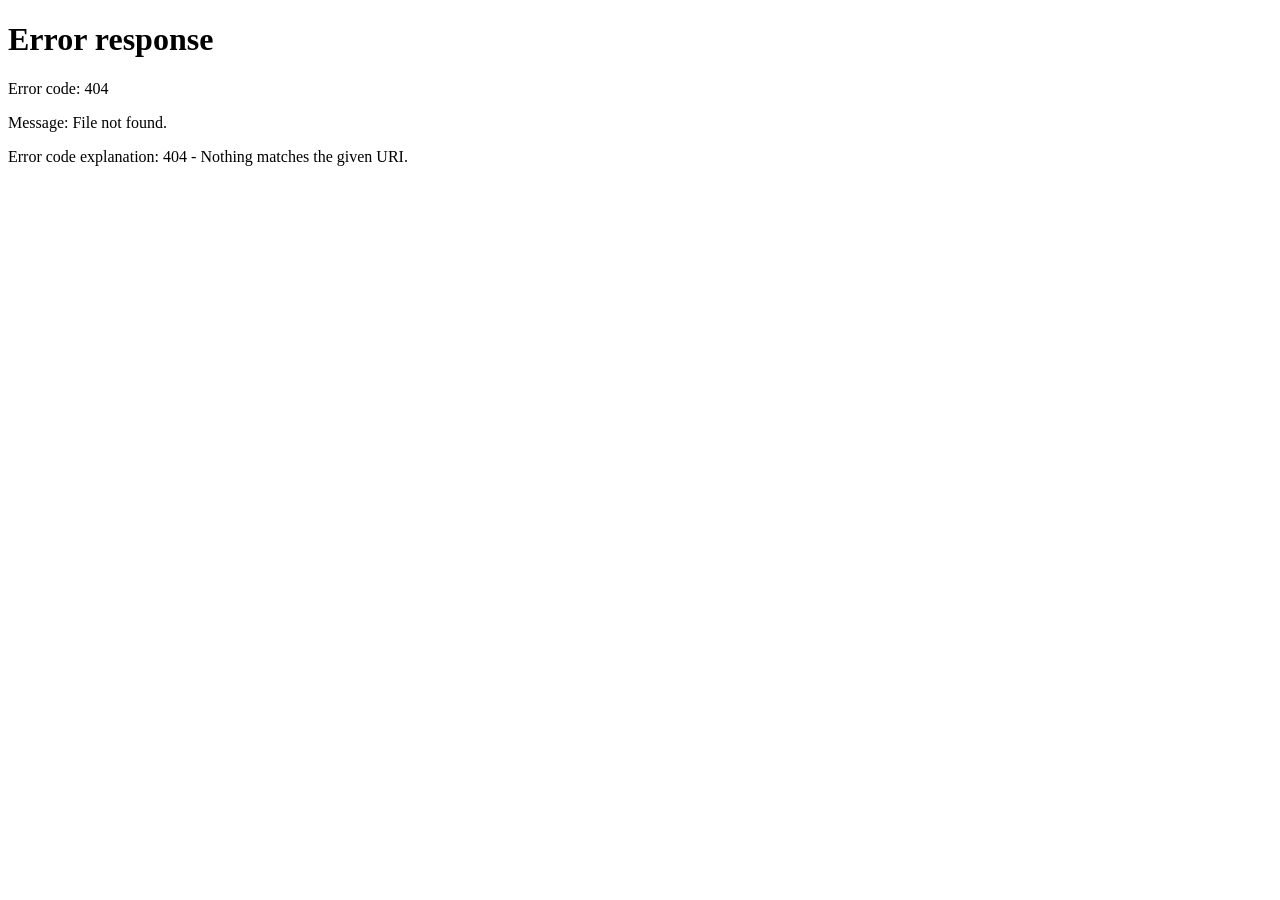
==== index.html @ 15d14e7b "index.html" ====
<!DOCTYPE html>
<html lang="fr">
<head>
  <meta charset="utf-8">
  <meta name="viewport" content="width=device-width, initial-scale=1">
  <meta http-equiv="refresh" content="0; url=fr/index.html">
  <title>Nadira Aura Maulidia</title>
</head>
<body>
  <p><a href="fr/index.html">Français</a> · <a href="en/index.html">English</a></p>
</body>
</html>
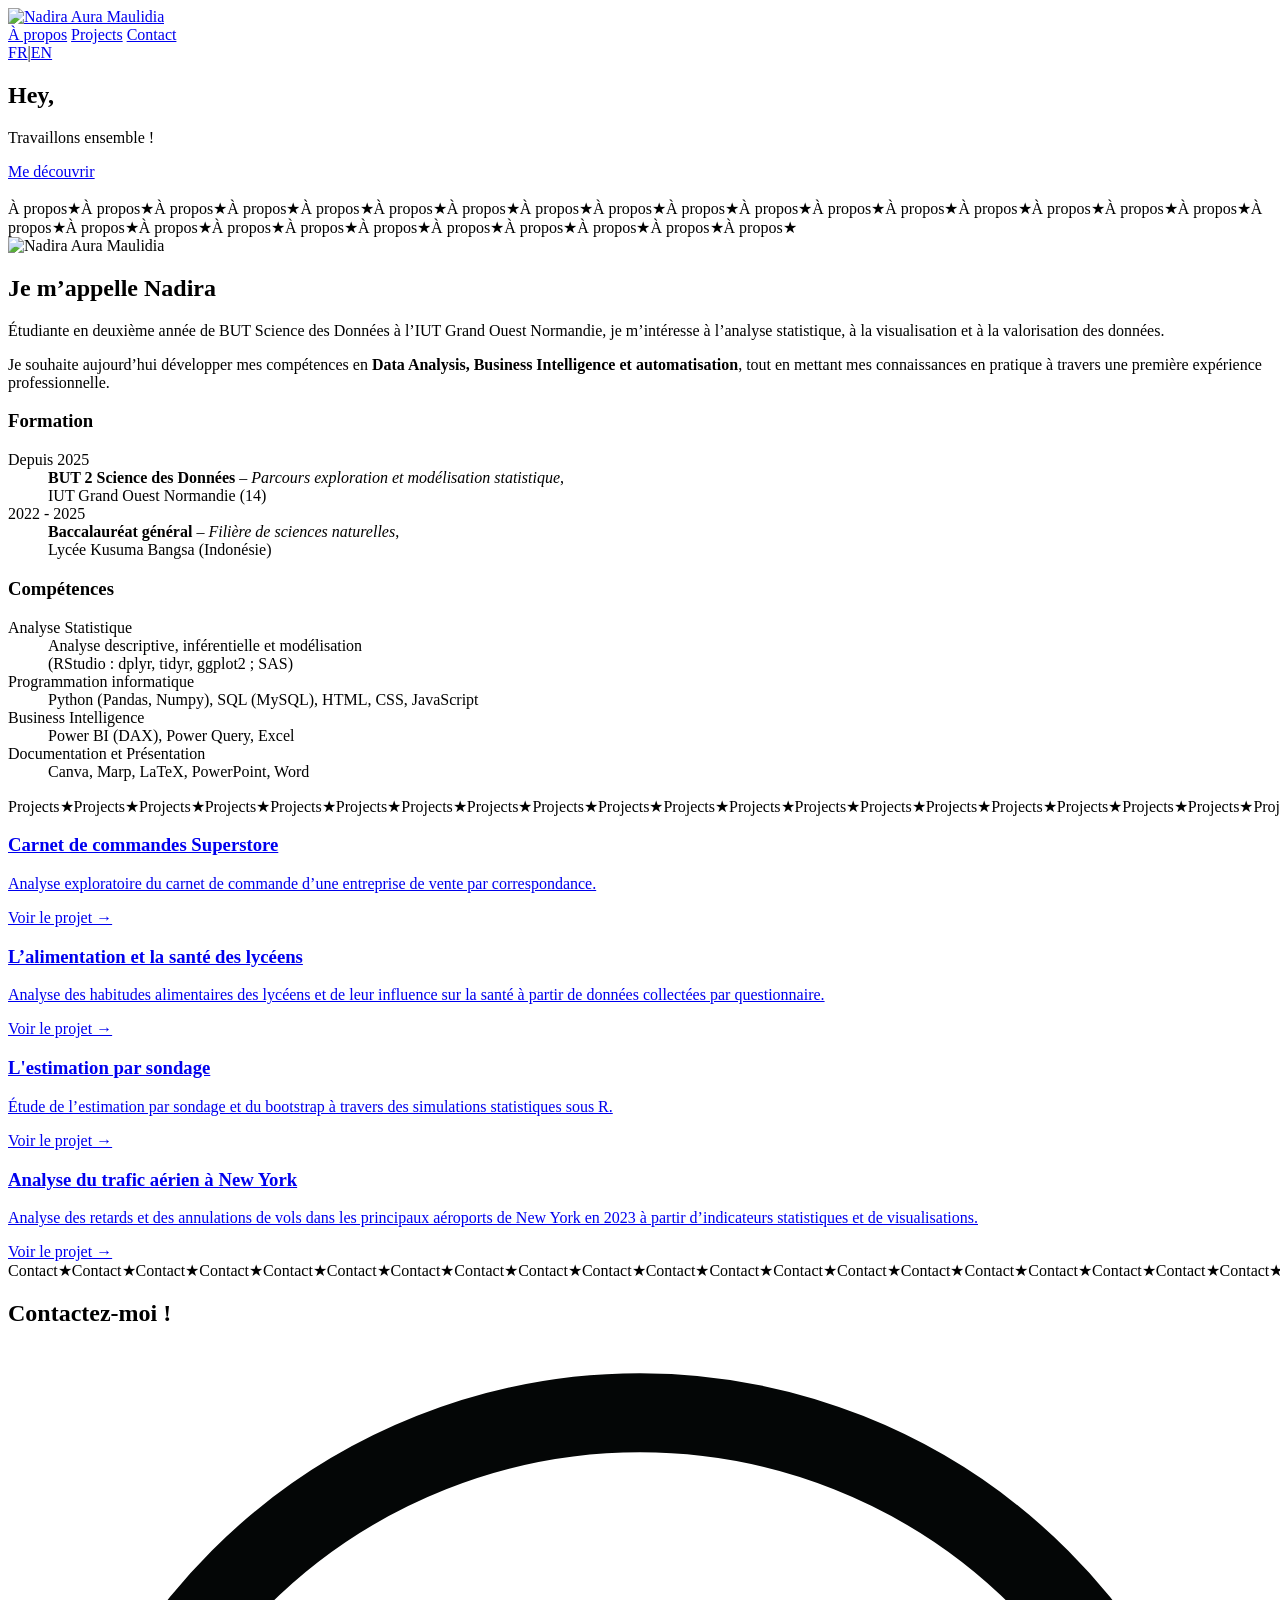
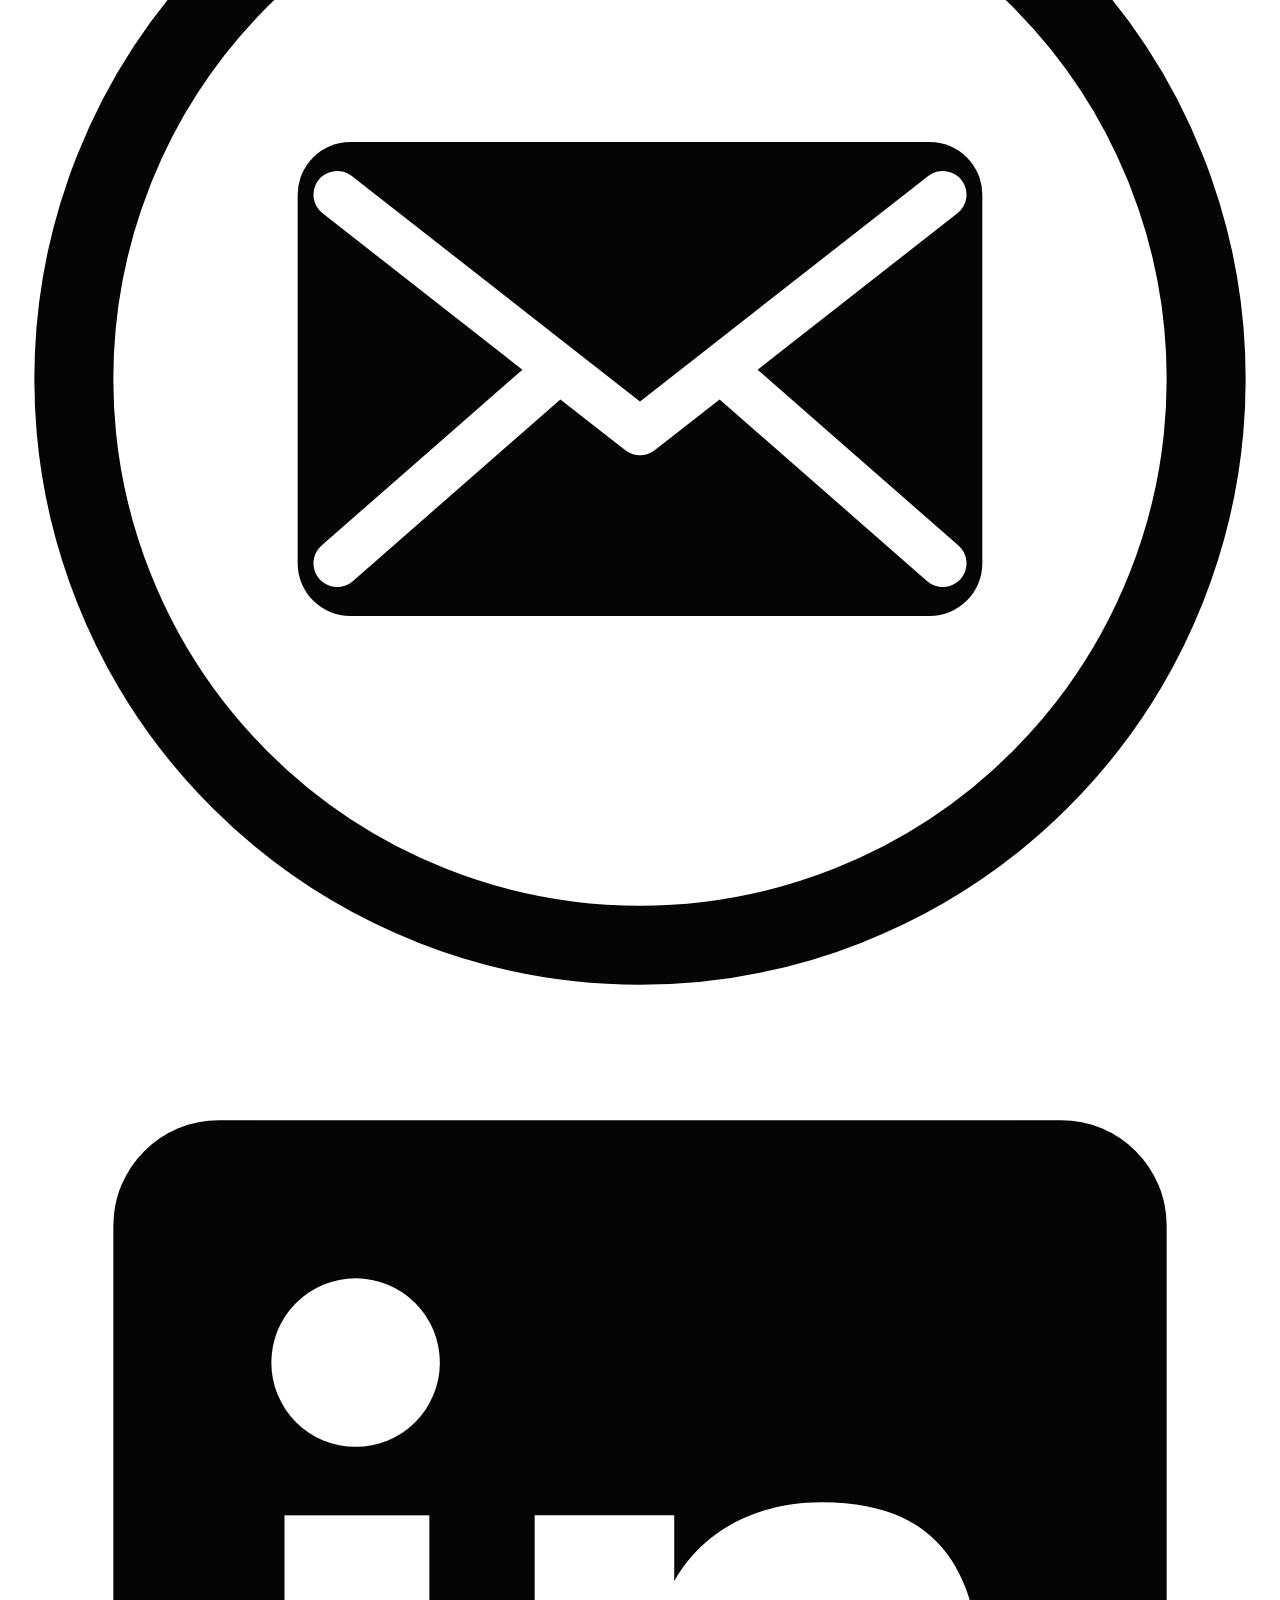
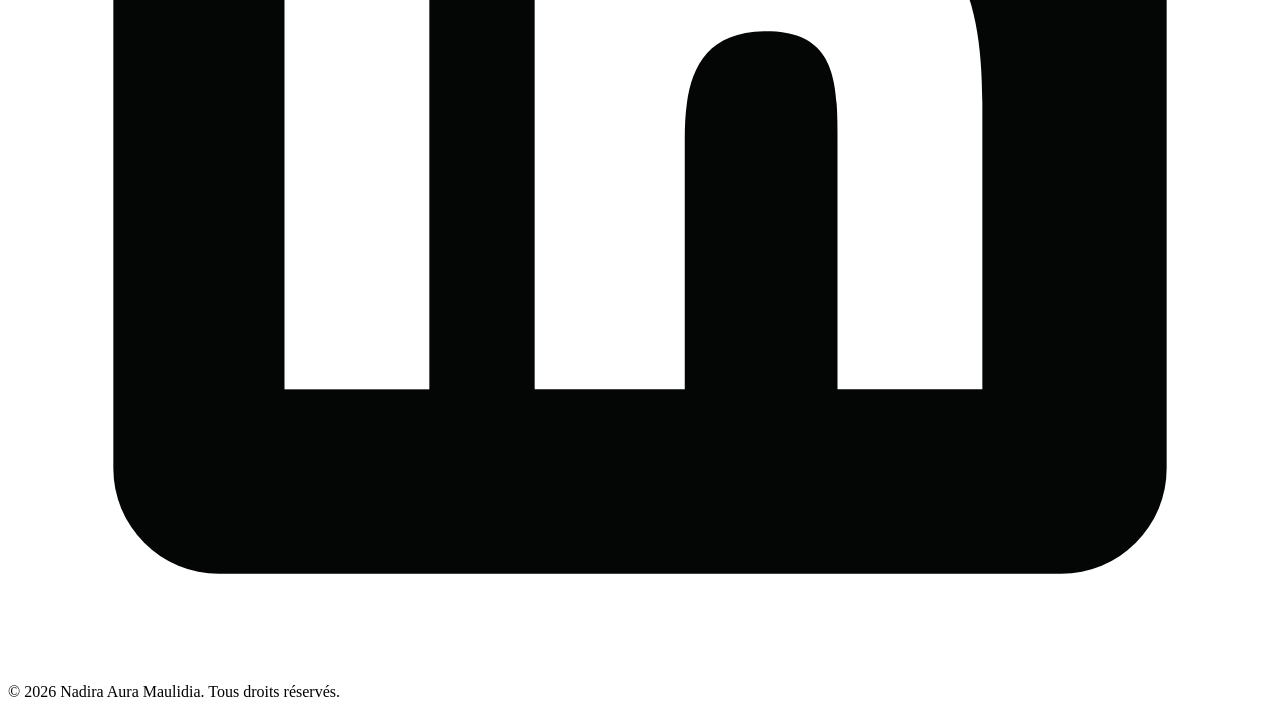
==== commit ecc67e2d: "fr" ====
--- a/index.html
+++ b/index.html
@@ -3,10 +3,112 @@
 <head>
   <meta charset="utf-8">
   <meta name="viewport" content="width=device-width, initial-scale=1">
-  <meta http-equiv="refresh" content="0; url=fr/index.html">
   <title>Nadira Aura Maulidia</title>
+  <meta name="description" content="Étudiante en deuxième année de BUT Science des Données à l’IUT Grand Ouest Normandie, je m’intéresse à l’analyse statistique, à la visualisation et à la valorisation des données.">
+  <link rel="preconnect" href="https://fonts.googleapis.com">
+  <link rel="preconnect" href="https://fonts.gstatic.com" crossorigin>
+  <link href="https://fonts.googleapis.com/css2?family=Montserrat:wght@300;400;600;700;800&display=swap" rel="stylesheet">
+  <link rel="stylesheet" href="../css/style.css">
 </head>
 <body>
-  <p><a href="fr/index.html">Français</a> · <a href="en/index.html">English</a></p>
+  <header class="nav-bar">
+    <div class="nav-inner">
+      <a class="logo" href="index.html#home"><img src="../assets/logo.png" alt="Nadira Aura Maulidia"></a>
+      <nav class="nav-links">
+        <a class="link" href="index.html#about">À propos</a>
+        <a class="link" href="index.html#projects">Projects</a>
+        <a class="link" href="index.html#contact">Contact</a>
+        <div class="lang"><a href="../fr/index.html" class="current">FR</a><span>|</span><a href="../en/index.html">EN</a></div>
+      </nav>
+    </div>
+  </header>
+
+  <main>
+    <section class="hero" id="home">
+      <div class="hero-inner">
+        <div>
+          <h1>Hey,</h1>
+          <p class="sub">Travaillons ensemble !</p>
+          <a class="btn" href="#about">Me découvrir</a>
+        </div>
+        <img src="../assets/illustration.png" alt="">
+      </div>
+    </section>
+
+    <div id="about">
+    <div class="band" aria-hidden="true">
+      <div class="band-track"><span>À propos</span><span>★</span><span>À propos</span><span>★</span><span>À propos</span><span>★</span><span>À propos</span><span>★</span><span>À propos</span><span>★</span><span>À propos</span><span>★</span><span>À propos</span><span>★</span><span>À propos</span><span>★</span><span>À propos</span><span>★</span><span>À propos</span><span>★</span><span>À propos</span><span>★</span><span>À propos</span><span>★</span><span>À propos</span><span>★</span><span>À propos</span><span>★</span><span>À propos</span><span>★</span><span>À propos</span><span>★</span><span>À propos</span><span>★</span><span>À propos</span><span>★</span><span>À propos</span><span>★</span><span>À propos</span><span>★</span><span>À propos</span><span>★</span><span>À propos</span><span>★</span><span>À propos</span><span>★</span><span>À propos</span><span>★</span><span>À propos</span><span>★</span><span>À propos</span><span>★</span><span>À propos</span><span>★</span><span>À propos</span><span>★</span></div>
+    </div>
+    </div>
+    <section class="about">
+      <div class="about-top">
+        <img src="../assets/photo.jpg" alt="Nadira Aura Maulidia">
+        <div>
+          <h2 class="name">Je m’appelle Nadira</h2>
+          <p class="text">Étudiante en deuxième année de BUT Science des Données à l’IUT Grand Ouest Normandie, je m’intéresse à l’analyse statistique, à la visualisation et à la valorisation des données.</p>
+          <p class="text">Je souhaite aujourd’hui développer mes compétences en <strong>Data Analysis, Business Intelligence et automatisation</strong>, tout en mettant mes connaissances en pratique à travers une première expérience professionnelle.</p>
+        </div>
+      </div>
+      <h3>Formation</h3>
+      <dl class="rows">
+        <div class="row edu"><dt class="when">Depuis 2025</dt><dd class="text" style="text-align:left"><strong>BUT 2 Science des Données</strong> – <em>Parcours exploration et modélisation statistique</em>,<br>IUT Grand Ouest Normandie (14)</dd></div>
+        <div class="row edu"><dt class="when">2022 - 2025</dt><dd class="text" style="text-align:left"><strong>Baccalauréat général</strong> – <em>Filière de sciences naturelles</em>,<br>Lycée Kusuma Bangsa (Indonésie)</dd></div>
+      </dl>
+      <h3>Compétences</h3>
+      <dl class="rows skills">
+        <div class="row"><dt>Analyse Statistique</dt><dd>Analyse descriptive, inférentielle et modélisation<br>(RStudio : dplyr, tidyr, ggplot2 ; SAS)</dd></div>
+        <div class="row"><dt>Programmation informatique</dt><dd>Python (Pandas, Numpy), SQL (MySQL), HTML, CSS, JavaScript</dd></div>
+        <div class="row"><dt>Business Intelligence</dt><dd>Power BI (DAX), Power Query, Excel</dd></div>
+        <div class="row"><dt>Documentation et Présentation</dt><dd>Canva, Marp, LaTeX, PowerPoint, Word</dd></div>
+      </dl>
+    </section>
+
+    <div id="projects">
+    <div class="band" aria-hidden="true">
+      <div class="band-track"><span>Projects</span><span>★</span><span>Projects</span><span>★</span><span>Projects</span><span>★</span><span>Projects</span><span>★</span><span>Projects</span><span>★</span><span>Projects</span><span>★</span><span>Projects</span><span>★</span><span>Projects</span><span>★</span><span>Projects</span><span>★</span><span>Projects</span><span>★</span><span>Projects</span><span>★</span><span>Projects</span><span>★</span><span>Projects</span><span>★</span><span>Projects</span><span>★</span><span>Projects</span><span>★</span><span>Projects</span><span>★</span><span>Projects</span><span>★</span><span>Projects</span><span>★</span><span>Projects</span><span>★</span><span>Projects</span><span>★</span><span>Projects</span><span>★</span><span>Projects</span><span>★</span><span>Projects</span><span>★</span><span>Projects</span><span>★</span><span>Projects</span><span>★</span><span>Projects</span><span>★</span><span>Projects</span><span>★</span><span>Projects</span><span>★</span></div>
+    </div>
+    </div>
+    <section class="projects">
+      <div class="cards">
+        <a class="card" href="project-1.html">
+          <h3>Carnet de commandes Superstore</h3>
+          <p>Analyse exploratoire du carnet de commande d’une entreprise de vente par correspondance.</p>
+          <span class="more">Voir le projet →</span>
+        </a>
+        <a class="card" href="project-2.html">
+          <h3>L’alimentation et la santé des lycéens</h3>
+          <p>Analyse des habitudes alimentaires des lycéens et de leur influence sur la santé à partir de données collectées par questionnaire.</p>
+          <span class="more">Voir le projet →</span>
+        </a>
+        <a class="card" href="project-3.html">
+          <h3>L'estimation par sondage</h3>
+          <p>Étude de l’estimation par sondage et du bootstrap à travers des simulations statistiques sous R.</p>
+          <span class="more">Voir le projet →</span>
+        </a>
+        <a class="card" href="project-4.html">
+          <h3>Analyse du trafic aérien à New York</h3>
+          <p>Analyse des retards et des annulations de vols dans les principaux aéroports de New York en 2023 à partir d’indicateurs statistiques et de visualisations.</p>
+          <span class="more">Voir le projet →</span>
+        </a>
+      </div>
+    </section>
+
+    <div id="contact">
+    <div class="band" aria-hidden="true">
+      <div class="band-track"><span>Contact</span><span>★</span><span>Contact</span><span>★</span><span>Contact</span><span>★</span><span>Contact</span><span>★</span><span>Contact</span><span>★</span><span>Contact</span><span>★</span><span>Contact</span><span>★</span><span>Contact</span><span>★</span><span>Contact</span><span>★</span><span>Contact</span><span>★</span><span>Contact</span><span>★</span><span>Contact</span><span>★</span><span>Contact</span><span>★</span><span>Contact</span><span>★</span><span>Contact</span><span>★</span><span>Contact</span><span>★</span><span>Contact</span><span>★</span><span>Contact</span><span>★</span><span>Contact</span><span>★</span><span>Contact</span><span>★</span><span>Contact</span><span>★</span><span>Contact</span><span>★</span><span>Contact</span><span>★</span><span>Contact</span><span>★</span><span>Contact</span><span>★</span><span>Contact</span><span>★</span><span>Contact</span><span>★</span><span>Contact</span><span>★</span></div>
+    </div>
+    </div>
+    <section class="contact">
+      <h2>Contactez-moi !</h2>
+      <div class="icons">
+        <a href="mailto:hi.nadiraura@gmail.com" aria-label="Envoyer un e-mail"><svg viewBox="0 0 48 48" aria-hidden="true"><circle cx="24" cy="24" r="21.5" fill="none" stroke="#040606" stroke-width="3"/><rect x="11" y="15" width="26" height="18" rx="2" fill="#040606"/><path d="M12.5 17l11.5 9 11.5-9M12.5 31l8-7m15 7l-8-7" fill="none" stroke="#fff" stroke-width="1.8" stroke-linecap="round" stroke-linejoin="round"/></svg></a>
+        <a href="https://www.linkedin.com/in/nadiraura" target="_blank" rel="noopener noreferrer" aria-label="LinkedIn"><svg viewBox="0 0 48 48" aria-hidden="true"><rect x="4" y="4" width="40" height="40" rx="4" fill="#040606"/><rect x="10.5" y="19" width="5.5" height="18" fill="#fff"/><circle cx="13.2" cy="13.2" r="3.2" fill="#fff"/><path d="M20 19h5.3v2.5c1-1.8 3-3 5.6-3 5 0 6.1 3.3 6.1 7.6V37h-5.5v-9.4c0-2.2 0-4.2-2.7-4.2s-3.1 2-3.1 4.1V37H20z" fill="#fff"/></svg></a>
+      </div>
+    </section>
+  </main>
+
+  <footer class="footer">© 2026 Nadira Aura Maulidia. Tous droits réservés.</footer>
+
+  <script src="../js/nav.js"></script>
 </body>
 </html>
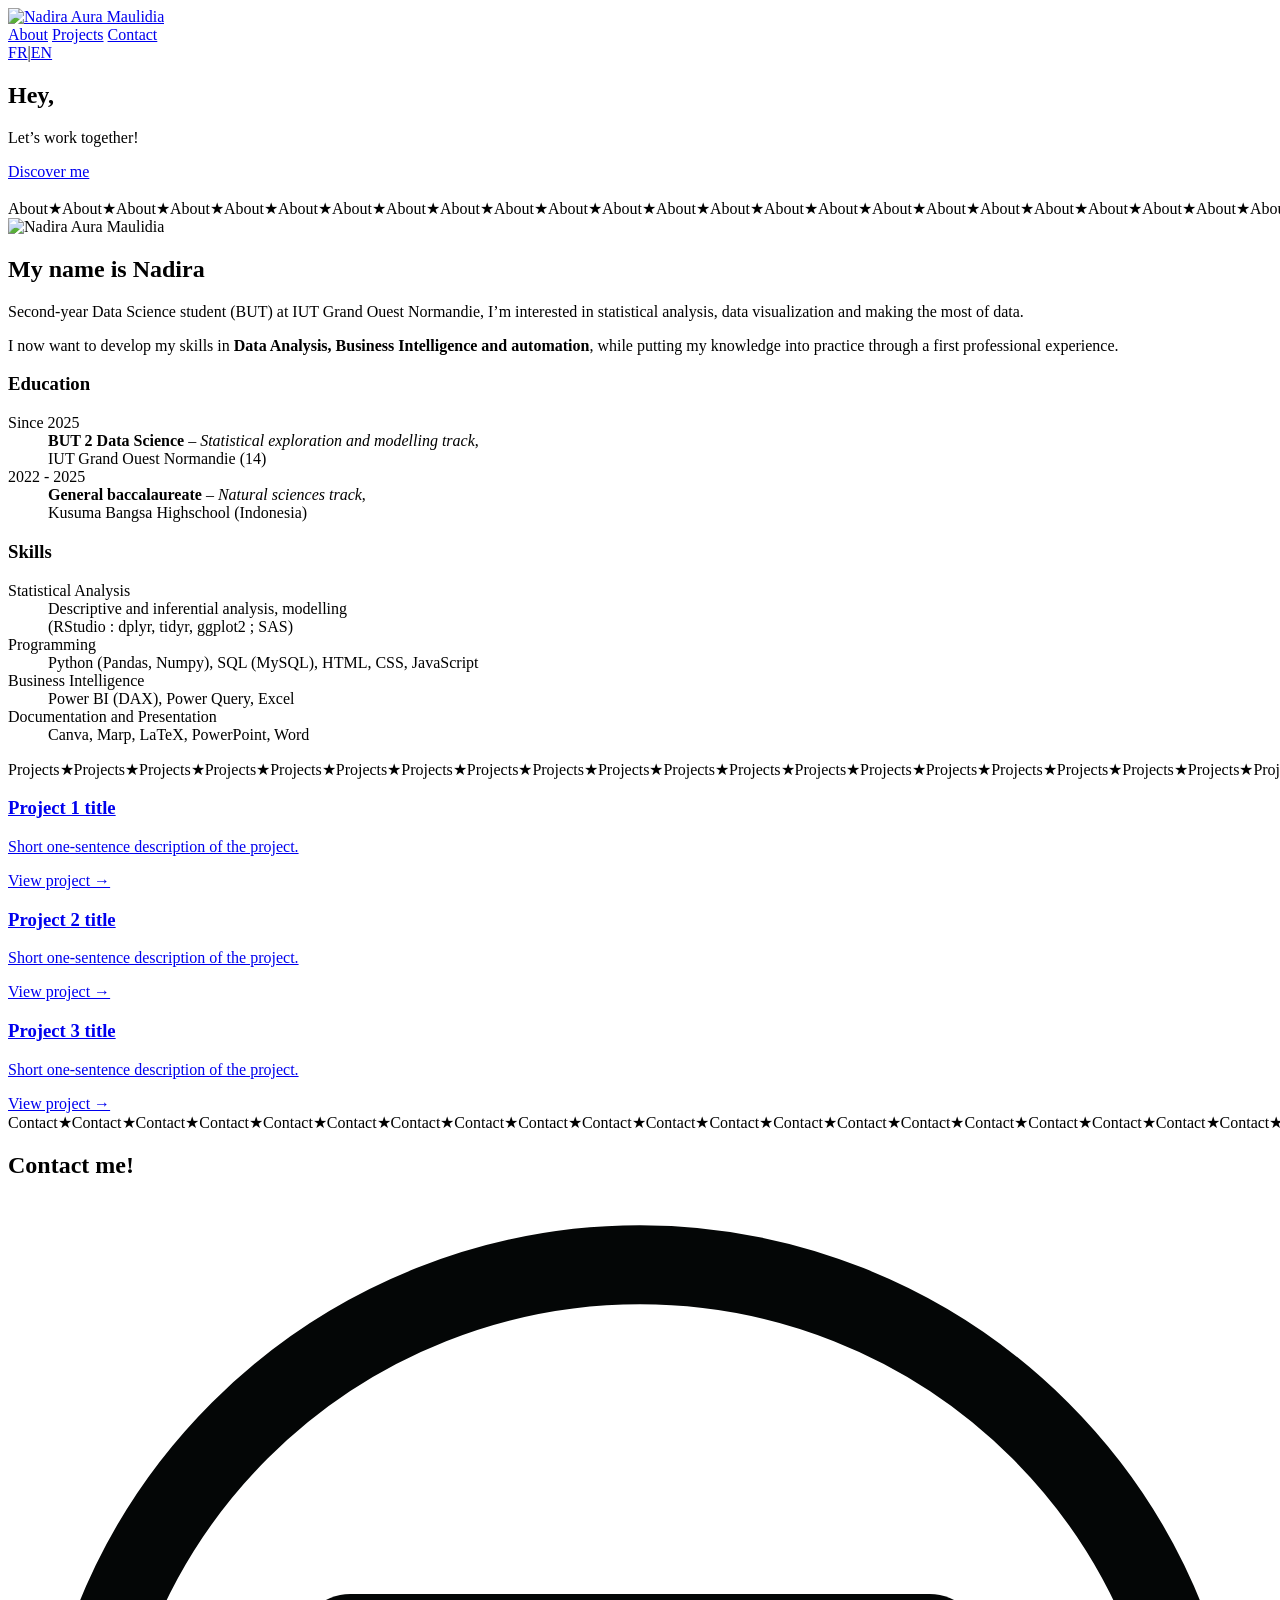
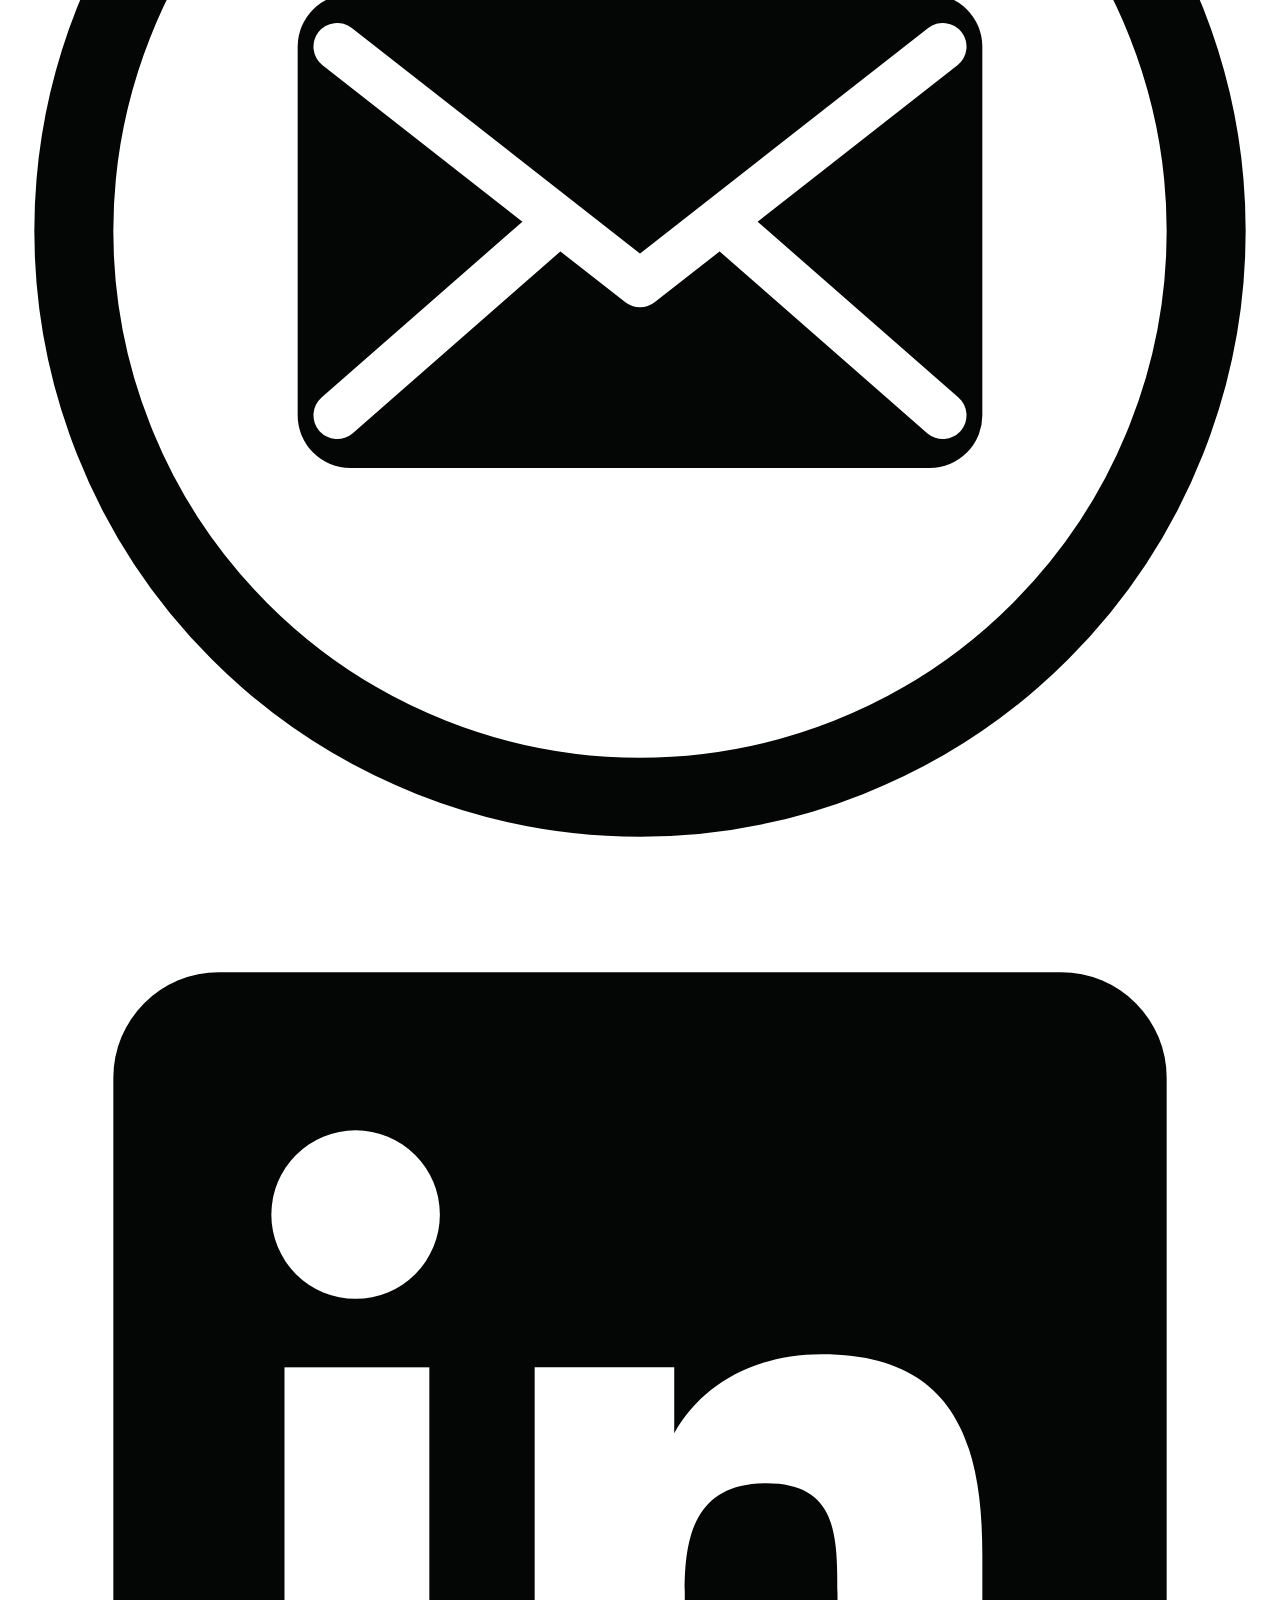
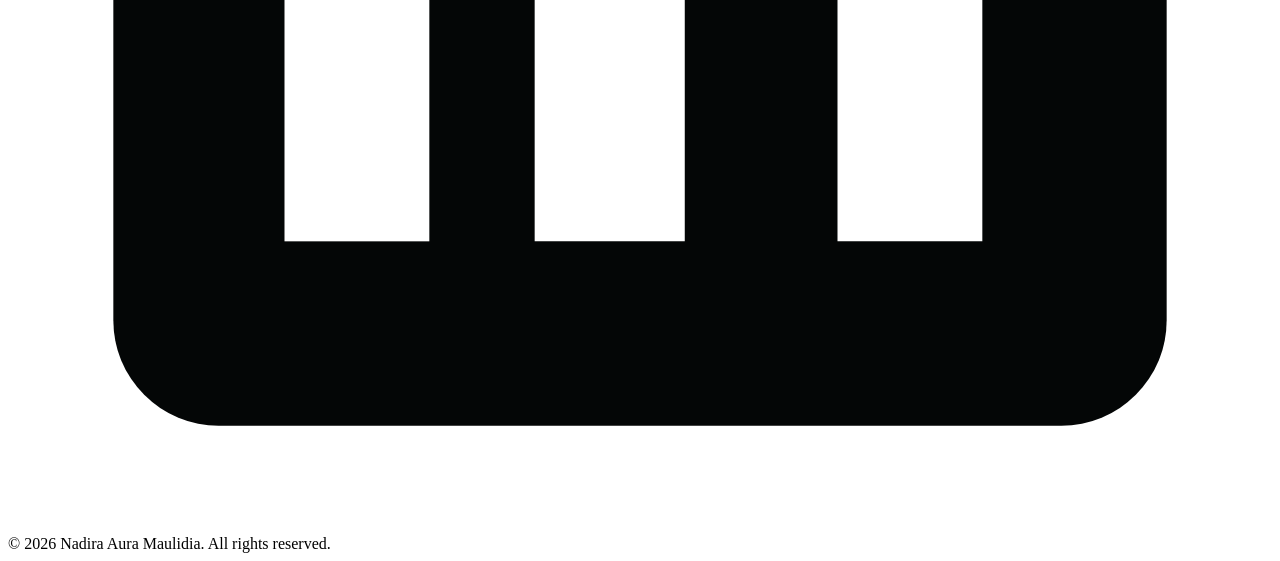
==== commit 64c2dc02: "en" ====
--- a/index.html
+++ b/index.html
@@ -1,10 +1,10 @@
 <!DOCTYPE html>
-<html lang="fr">
+<html lang="en">
 <head>
   <meta charset="utf-8">
   <meta name="viewport" content="width=device-width, initial-scale=1">
   <title>Nadira Aura Maulidia</title>
-  <meta name="description" content="Étudiante en deuxième année de BUT Science des Données à l’IUT Grand Ouest Normandie, je m’intéresse à l’analyse statistique, à la visualisation et à la valorisation des données.">
+  <meta name="description" content="Second-year Data Science student (BUT) at IUT Grand Ouest Normandie, I’m interested in statistical analysis, data visualization and making the most of data.">
   <link rel="preconnect" href="https://fonts.googleapis.com">
   <link rel="preconnect" href="https://fonts.gstatic.com" crossorigin>
   <link href="https://fonts.googleapis.com/css2?family=Montserrat:wght@300;400;600;700;800&display=swap" rel="stylesheet">
@@ -15,10 +15,10 @@
     <div class="nav-inner">
       <a class="logo" href="index.html#home"><img src="../assets/logo.png" alt="Nadira Aura Maulidia"></a>
       <nav class="nav-links">
-        <a class="link" href="index.html#about">À propos</a>
+        <a class="link" href="index.html#about">About</a>
         <a class="link" href="index.html#projects">Projects</a>
         <a class="link" href="index.html#contact">Contact</a>
-        <div class="lang"><a href="../fr/index.html" class="current">FR</a><span>|</span><a href="../en/index.html">EN</a></div>
+        <div class="lang"><a href="../fr/index.html">FR</a><span>|</span><a href="../en/index.html" class="current">EN</a></div>
       </nav>
     </div>
   </header>
@@ -28,8 +28,8 @@
       <div class="hero-inner">
         <div>
           <h1>Hey,</h1>
-          <p class="sub">Travaillons ensemble !</p>
-          <a class="btn" href="#about">Me découvrir</a>
+          <p class="sub">Let’s work together!</p>
+          <a class="btn" href="#about">Discover me</a>
         </div>
         <img src="../assets/illustration.png" alt="">
       </div>
@@ -37,29 +37,29 @@
 
     <div id="about">
     <div class="band" aria-hidden="true">
-      <div class="band-track"><span>À propos</span><span>★</span><span>À propos</span><span>★</span><span>À propos</span><span>★</span><span>À propos</span><span>★</span><span>À propos</span><span>★</span><span>À propos</span><span>★</span><span>À propos</span><span>★</span><span>À propos</span><span>★</span><span>À propos</span><span>★</span><span>À propos</span><span>★</span><span>À propos</span><span>★</span><span>À propos</span><span>★</span><span>À propos</span><span>★</span><span>À propos</span><span>★</span><span>À propos</span><span>★</span><span>À propos</span><span>★</span><span>À propos</span><span>★</span><span>À propos</span><span>★</span><span>À propos</span><span>★</span><span>À propos</span><span>★</span><span>À propos</span><span>★</span><span>À propos</span><span>★</span><span>À propos</span><span>★</span><span>À propos</span><span>★</span><span>À propos</span><span>★</span><span>À propos</span><span>★</span><span>À propos</span><span>★</span><span>À propos</span><span>★</span></div>
+      <div class="band-track"><span>About</span><span>★</span><span>About</span><span>★</span><span>About</span><span>★</span><span>About</span><span>★</span><span>About</span><span>★</span><span>About</span><span>★</span><span>About</span><span>★</span><span>About</span><span>★</span><span>About</span><span>★</span><span>About</span><span>★</span><span>About</span><span>★</span><span>About</span><span>★</span><span>About</span><span>★</span><span>About</span><span>★</span><span>About</span><span>★</span><span>About</span><span>★</span><span>About</span><span>★</span><span>About</span><span>★</span><span>About</span><span>★</span><span>About</span><span>★</span><span>About</span><span>★</span><span>About</span><span>★</span><span>About</span><span>★</span><span>About</span><span>★</span><span>About</span><span>★</span><span>About</span><span>★</span><span>About</span><span>★</span><span>About</span><span>★</span></div>
     </div>
     </div>
     <section class="about">
       <div class="about-top">
         <img src="../assets/photo.jpg" alt="Nadira Aura Maulidia">
         <div>
-          <h2 class="name">Je m’appelle Nadira</h2>
-          <p class="text">Étudiante en deuxième année de BUT Science des Données à l’IUT Grand Ouest Normandie, je m’intéresse à l’analyse statistique, à la visualisation et à la valorisation des données.</p>
-          <p class="text">Je souhaite aujourd’hui développer mes compétences en <strong>Data Analysis, Business Intelligence et automatisation</strong>, tout en mettant mes connaissances en pratique à travers une première expérience professionnelle.</p>
+          <h2 class="name">My name is Nadira</h2>
+          <p class="text">Second-year Data Science student (BUT) at IUT Grand Ouest Normandie, I’m interested in statistical analysis, data visualization and making the most of data.</p>
+          <p class="text">I now want to develop my skills in <strong>Data Analysis, Business Intelligence and automation</strong>, while putting my knowledge into practice through a first professional experience.</p>
         </div>
       </div>
-      <h3>Formation</h3>
+      <h3>Education</h3>
       <dl class="rows">
-        <div class="row edu"><dt class="when">Depuis 2025</dt><dd class="text" style="text-align:left"><strong>BUT 2 Science des Données</strong> – <em>Parcours exploration et modélisation statistique</em>,<br>IUT Grand Ouest Normandie (14)</dd></div>
-        <div class="row edu"><dt class="when">2022 - 2025</dt><dd class="text" style="text-align:left"><strong>Baccalauréat général</strong> – <em>Filière de sciences naturelles</em>,<br>Lycée Kusuma Bangsa (Indonésie)</dd></div>
+        <div class="row edu"><dt class="when">Since 2025</dt><dd class="text" style="text-align:left"><strong>BUT 2 Data Science</strong> – <em>Statistical exploration and modelling track</em>,<br>IUT Grand Ouest Normandie (14)</dd></div>
+        <div class="row edu"><dt class="when">2022 - 2025</dt><dd class="text" style="text-align:left"><strong>General baccalaureate</strong> – <em>Natural sciences track</em>,<br>Kusuma Bangsa Highschool (Indonesia)</dd></div>
       </dl>
-      <h3>Compétences</h3>
+      <h3>Skills</h3>
       <dl class="rows skills">
-        <div class="row"><dt>Analyse Statistique</dt><dd>Analyse descriptive, inférentielle et modélisation<br>(RStudio : dplyr, tidyr, ggplot2 ; SAS)</dd></div>
-        <div class="row"><dt>Programmation informatique</dt><dd>Python (Pandas, Numpy), SQL (MySQL), HTML, CSS, JavaScript</dd></div>
+        <div class="row"><dt>Statistical Analysis</dt><dd>Descriptive and inferential analysis, modelling<br>(RStudio : dplyr, tidyr, ggplot2 ; SAS)</dd></div>
+        <div class="row"><dt>Programming</dt><dd>Python (Pandas, Numpy), SQL (MySQL), HTML, CSS, JavaScript</dd></div>
         <div class="row"><dt>Business Intelligence</dt><dd>Power BI (DAX), Power Query, Excel</dd></div>
-        <div class="row"><dt>Documentation et Présentation</dt><dd>Canva, Marp, LaTeX, PowerPoint, Word</dd></div>
+        <div class="row"><dt>Documentation and Presentation</dt><dd>Canva, Marp, LaTeX, PowerPoint, Word</dd></div>
       </dl>
     </section>
 
@@ -71,24 +71,19 @@
     <section class="projects">
       <div class="cards">
         <a class="card" href="project-1.html">
-          <h3>Carnet de commandes Superstore</h3>
-          <p>Analyse exploratoire du carnet de commande d’une entreprise de vente par correspondance.</p>
-          <span class="more">Voir le projet →</span>
+          <h3>Project 1 title</h3>
+          <p>Short one-sentence description of the project.</p>
+          <span class="more">View project →</span>
         </a>
         <a class="card" href="project-2.html">
-          <h3>L’alimentation et la santé des lycéens</h3>
-          <p>Analyse des habitudes alimentaires des lycéens et de leur influence sur la santé à partir de données collectées par questionnaire.</p>
-          <span class="more">Voir le projet →</span>
+          <h3>Project 2 title</h3>
+          <p>Short one-sentence description of the project.</p>
+          <span class="more">View project →</span>
         </a>
         <a class="card" href="project-3.html">
-          <h3>L'estimation par sondage</h3>
-          <p>Étude de l’estimation par sondage et du bootstrap à travers des simulations statistiques sous R.</p>
-          <span class="more">Voir le projet →</span>
-        </a>
-        <a class="card" href="project-4.html">
-          <h3>Analyse du trafic aérien à New York</h3>
-          <p>Analyse des retards et des annulations de vols dans les principaux aéroports de New York en 2023 à partir d’indicateurs statistiques et de visualisations.</p>
-          <span class="more">Voir le projet →</span>
+          <h3>Project 3 title</h3>
+          <p>Short one-sentence description of the project.</p>
+          <span class="more">View project →</span>
         </a>
       </div>
     </section>
@@ -99,15 +94,15 @@
     </div>
     </div>
     <section class="contact">
-      <h2>Contactez-moi !</h2>
+      <h2>Contact me!</h2>
       <div class="icons">
-        <a href="mailto:hi.nadiraura@gmail.com" aria-label="Envoyer un e-mail"><svg viewBox="0 0 48 48" aria-hidden="true"><circle cx="24" cy="24" r="21.5" fill="none" stroke="#040606" stroke-width="3"/><rect x="11" y="15" width="26" height="18" rx="2" fill="#040606"/><path d="M12.5 17l11.5 9 11.5-9M12.5 31l8-7m15 7l-8-7" fill="none" stroke="#fff" stroke-width="1.8" stroke-linecap="round" stroke-linejoin="round"/></svg></a>
+        <a href="mailto:hi.nadiraura@gmail.com" aria-label="Send an email"><svg viewBox="0 0 48 48" aria-hidden="true"><circle cx="24" cy="24" r="21.5" fill="none" stroke="#040606" stroke-width="3"/><rect x="11" y="15" width="26" height="18" rx="2" fill="#040606"/><path d="M12.5 17l11.5 9 11.5-9M12.5 31l8-7m15 7l-8-7" fill="none" stroke="#fff" stroke-width="1.8" stroke-linecap="round" stroke-linejoin="round"/></svg></a>
         <a href="https://www.linkedin.com/in/nadiraura" target="_blank" rel="noopener noreferrer" aria-label="LinkedIn"><svg viewBox="0 0 48 48" aria-hidden="true"><rect x="4" y="4" width="40" height="40" rx="4" fill="#040606"/><rect x="10.5" y="19" width="5.5" height="18" fill="#fff"/><circle cx="13.2" cy="13.2" r="3.2" fill="#fff"/><path d="M20 19h5.3v2.5c1-1.8 3-3 5.6-3 5 0 6.1 3.3 6.1 7.6V37h-5.5v-9.4c0-2.2 0-4.2-2.7-4.2s-3.1 2-3.1 4.1V37H20z" fill="#fff"/></svg></a>
       </div>
     </section>
   </main>
 
-  <footer class="footer">© 2026 Nadira Aura Maulidia. Tous droits réservés.</footer>
+  <footer class="footer">© 2026 Nadira Aura Maulidia. All rights reserved.</footer>
 
   <script src="../js/nav.js"></script>
 </body>
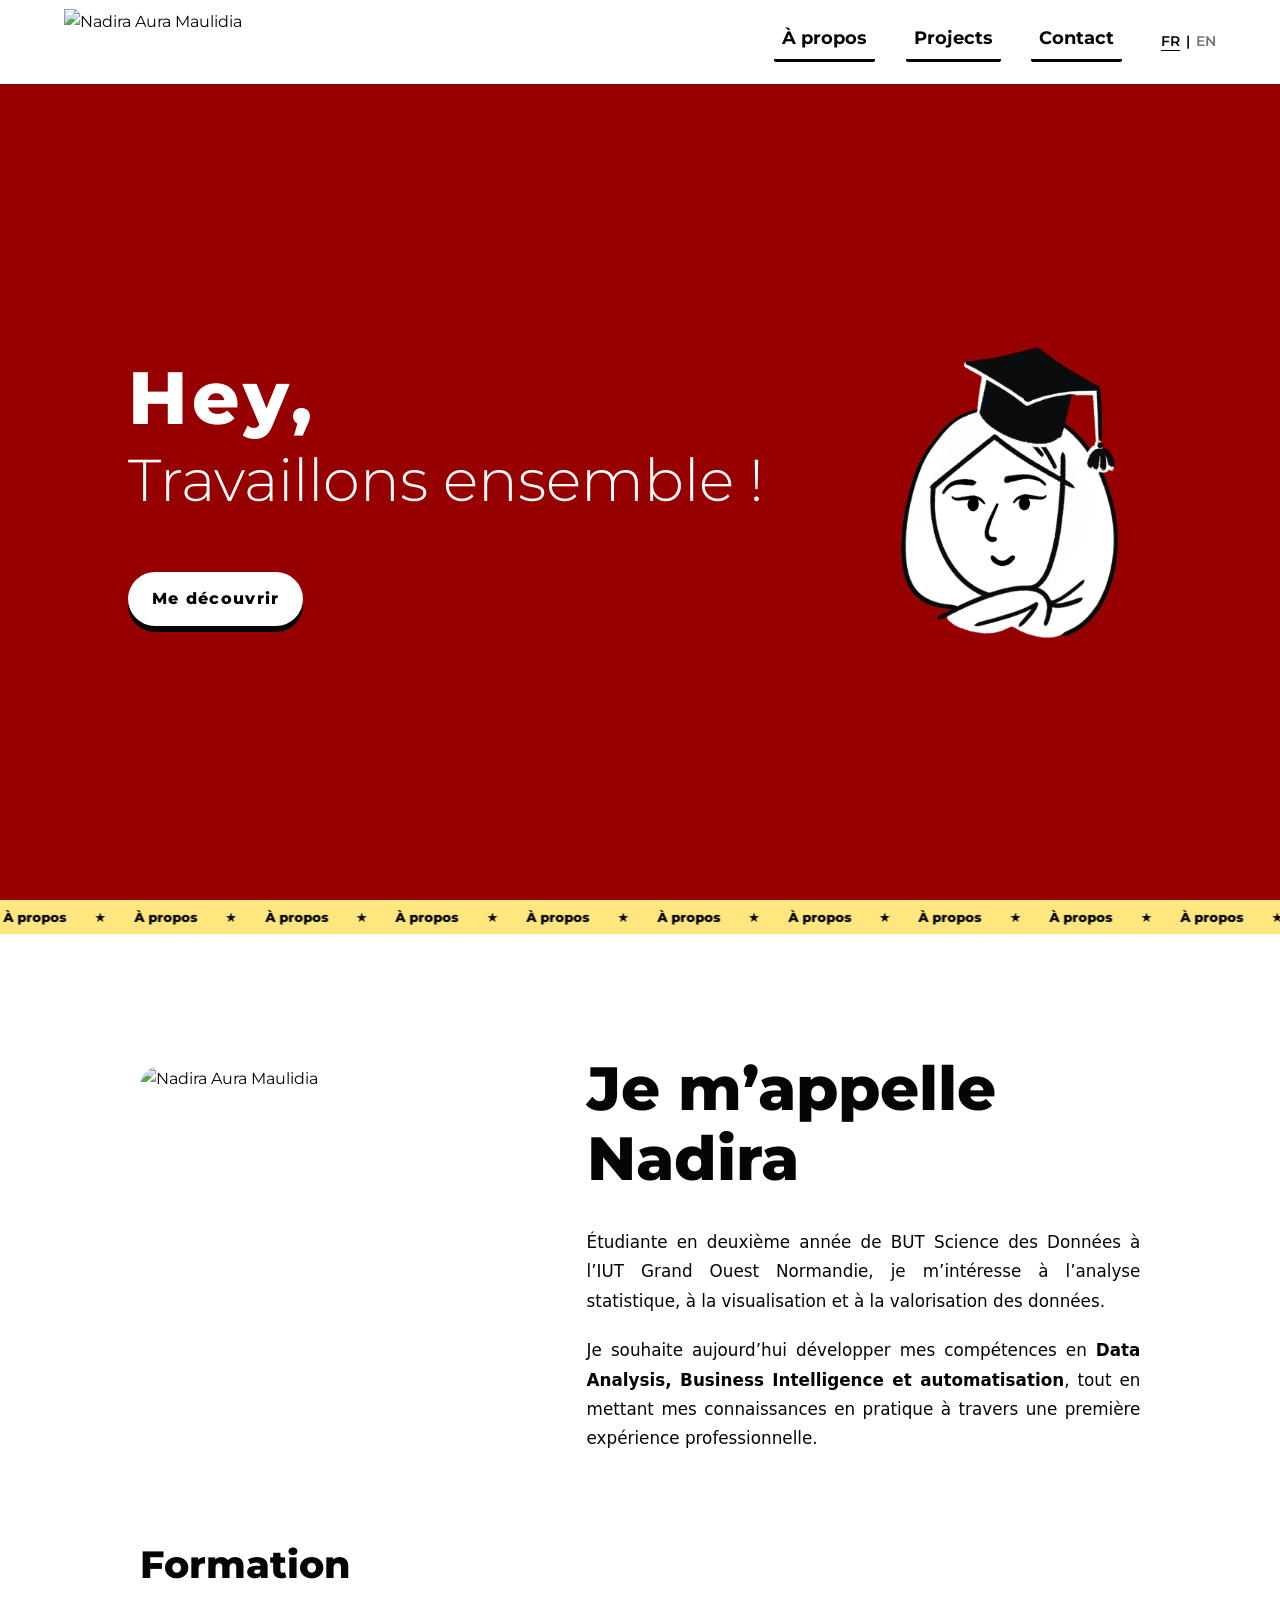
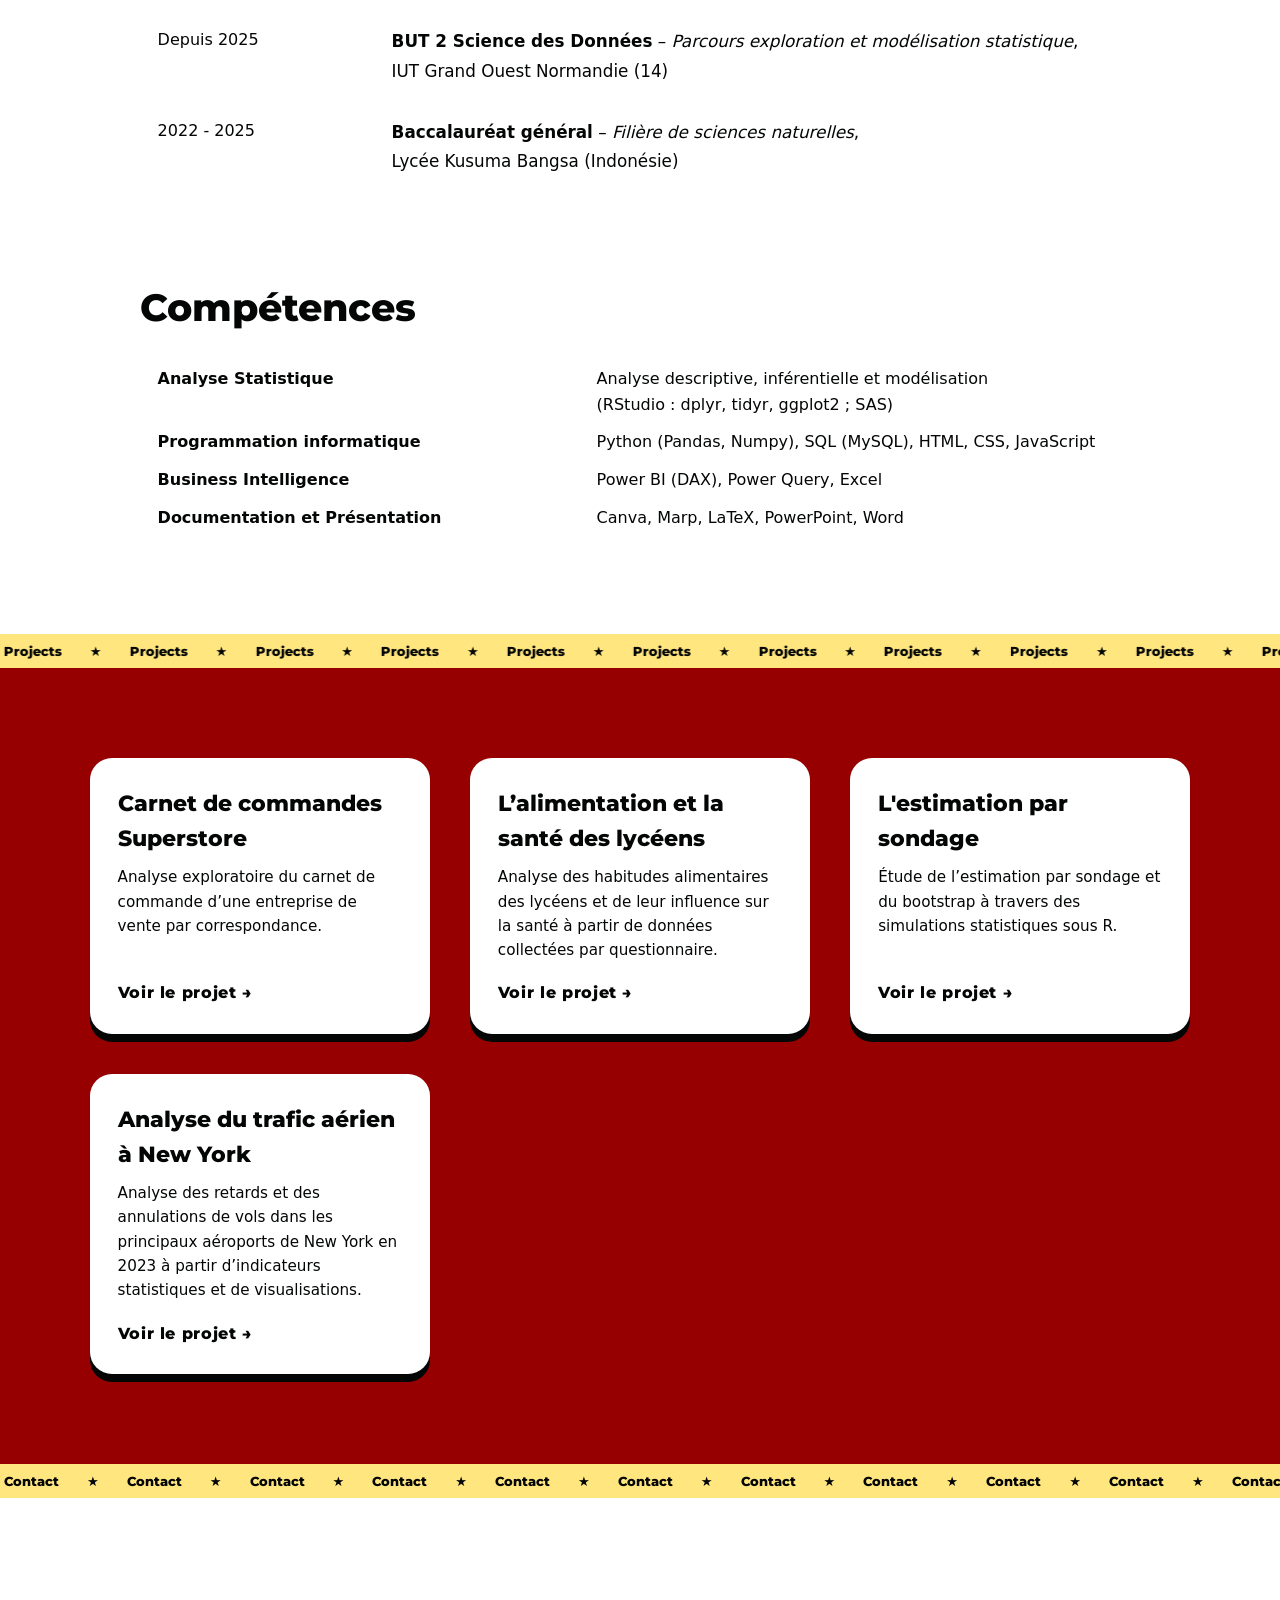
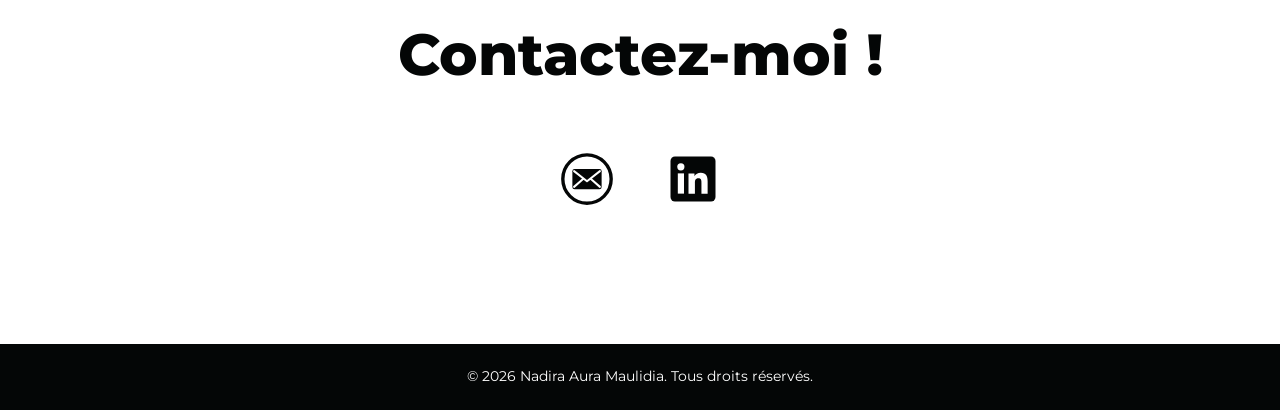
==== commit d5a534c2: "Add files via upload" ====
--- a/index.html
+++ b/index.html
@@ -1,109 +1,12 @@
 <!DOCTYPE html>
-<html lang="en">
+<html lang="fr">
 <head>
   <meta charset="utf-8">
   <meta name="viewport" content="width=device-width, initial-scale=1">
+  <meta http-equiv="refresh" content="0; url=fr/index.html">
   <title>Nadira Aura Maulidia</title>
-  <meta name="description" content="Second-year Data Science student (BUT) at IUT Grand Ouest Normandie, I’m interested in statistical analysis, data visualization and making the most of data.">
-  <link rel="preconnect" href="https://fonts.googleapis.com">
-  <link rel="preconnect" href="https://fonts.gstatic.com" crossorigin>
-  <link href="https://fonts.googleapis.com/css2?family=Montserrat:wght@300;400;600;700;800&display=swap" rel="stylesheet">
-  <link rel="stylesheet" href="../css/style.css">
 </head>
 <body>
-  <header class="nav-bar">
-    <div class="nav-inner">
-      <a class="logo" href="index.html#home"><img src="../assets/logo.png" alt="Nadira Aura Maulidia"></a>
-      <nav class="nav-links">
-        <a class="link" href="index.html#about">About</a>
-        <a class="link" href="index.html#projects">Projects</a>
-        <a class="link" href="index.html#contact">Contact</a>
-        <div class="lang"><a href="../fr/index.html">FR</a><span>|</span><a href="../en/index.html" class="current">EN</a></div>
-      </nav>
-    </div>
-  </header>
-
-  <main>
-    <section class="hero" id="home">
-      <div class="hero-inner">
-        <div>
-          <h1>Hey,</h1>
-          <p class="sub">Let’s work together!</p>
-          <a class="btn" href="#about">Discover me</a>
-        </div>
-        <img src="../assets/illustration.png" alt="">
-      </div>
-    </section>
-
-    <div id="about">
-    <div class="band" aria-hidden="true">
-      <div class="band-track"><span>About</span><span>★</span><span>About</span><span>★</span><span>About</span><span>★</span><span>About</span><span>★</span><span>About</span><span>★</span><span>About</span><span>★</span><span>About</span><span>★</span><span>About</span><span>★</span><span>About</span><span>★</span><span>About</span><span>★</span><span>About</span><span>★</span><span>About</span><span>★</span><span>About</span><span>★</span><span>About</span><span>★</span><span>About</span><span>★</span><span>About</span><span>★</span><span>About</span><span>★</span><span>About</span><span>★</span><span>About</span><span>★</span><span>About</span><span>★</span><span>About</span><span>★</span><span>About</span><span>★</span><span>About</span><span>★</span><span>About</span><span>★</span><span>About</span><span>★</span><span>About</span><span>★</span><span>About</span><span>★</span><span>About</span><span>★</span></div>
-    </div>
-    </div>
-    <section class="about">
-      <div class="about-top">
-        <img src="../assets/photo.jpg" alt="Nadira Aura Maulidia">
-        <div>
-          <h2 class="name">My name is Nadira</h2>
-          <p class="text">Second-year Data Science student (BUT) at IUT Grand Ouest Normandie, I’m interested in statistical analysis, data visualization and making the most of data.</p>
-          <p class="text">I now want to develop my skills in <strong>Data Analysis, Business Intelligence and automation</strong>, while putting my knowledge into practice through a first professional experience.</p>
-        </div>
-      </div>
-      <h3>Education</h3>
-      <dl class="rows">
-        <div class="row edu"><dt class="when">Since 2025</dt><dd class="text" style="text-align:left"><strong>BUT 2 Data Science</strong> – <em>Statistical exploration and modelling track</em>,<br>IUT Grand Ouest Normandie (14)</dd></div>
-        <div class="row edu"><dt class="when">2022 - 2025</dt><dd class="text" style="text-align:left"><strong>General baccalaureate</strong> – <em>Natural sciences track</em>,<br>Kusuma Bangsa Highschool (Indonesia)</dd></div>
-      </dl>
-      <h3>Skills</h3>
-      <dl class="rows skills">
-        <div class="row"><dt>Statistical Analysis</dt><dd>Descriptive and inferential analysis, modelling<br>(RStudio : dplyr, tidyr, ggplot2 ; SAS)</dd></div>
-        <div class="row"><dt>Programming</dt><dd>Python (Pandas, Numpy), SQL (MySQL), HTML, CSS, JavaScript</dd></div>
-        <div class="row"><dt>Business Intelligence</dt><dd>Power BI (DAX), Power Query, Excel</dd></div>
-        <div class="row"><dt>Documentation and Presentation</dt><dd>Canva, Marp, LaTeX, PowerPoint, Word</dd></div>
-      </dl>
-    </section>
-
-    <div id="projects">
-    <div class="band" aria-hidden="true">
-      <div class="band-track"><span>Projects</span><span>★</span><span>Projects</span><span>★</span><span>Projects</span><span>★</span><span>Projects</span><span>★</span><span>Projects</span><span>★</span><span>Projects</span><span>★</span><span>Projects</span><span>★</span><span>Projects</span><span>★</span><span>Projects</span><span>★</span><span>Projects</span><span>★</span><span>Projects</span><span>★</span><span>Projects</span><span>★</span><span>Projects</span><span>★</span><span>Projects</span><span>★</span><span>Projects</span><span>★</span><span>Projects</span><span>★</span><span>Projects</span><span>★</span><span>Projects</span><span>★</span><span>Projects</span><span>★</span><span>Projects</span><span>★</span><span>Projects</span><span>★</span><span>Projects</span><span>★</span><span>Projects</span><span>★</span><span>Projects</span><span>★</span><span>Projects</span><span>★</span><span>Projects</span><span>★</span><span>Projects</span><span>★</span><span>Projects</span><span>★</span></div>
-    </div>
-    </div>
-    <section class="projects">
-      <div class="cards">
-        <a class="card" href="project-1.html">
-          <h3>Project 1 title</h3>
-          <p>Short one-sentence description of the project.</p>
-          <span class="more">View project →</span>
-        </a>
-        <a class="card" href="project-2.html">
-          <h3>Project 2 title</h3>
-          <p>Short one-sentence description of the project.</p>
-          <span class="more">View project →</span>
-        </a>
-        <a class="card" href="project-3.html">
-          <h3>Project 3 title</h3>
-          <p>Short one-sentence description of the project.</p>
-          <span class="more">View project →</span>
-        </a>
-      </div>
-    </section>
-
-    <div id="contact">
-    <div class="band" aria-hidden="true">
-      <div class="band-track"><span>Contact</span><span>★</span><span>Contact</span><span>★</span><span>Contact</span><span>★</span><span>Contact</span><span>★</span><span>Contact</span><span>★</span><span>Contact</span><span>★</span><span>Contact</span><span>★</span><span>Contact</span><span>★</span><span>Contact</span><span>★</span><span>Contact</span><span>★</span><span>Contact</span><span>★</span><span>Contact</span><span>★</span><span>Contact</span><span>★</span><span>Contact</span><span>★</span><span>Contact</span><span>★</span><span>Contact</span><span>★</span><span>Contact</span><span>★</span><span>Contact</span><span>★</span><span>Contact</span><span>★</span><span>Contact</span><span>★</span><span>Contact</span><span>★</span><span>Contact</span><span>★</span><span>Contact</span><span>★</span><span>Contact</span><span>★</span><span>Contact</span><span>★</span><span>Contact</span><span>★</span><span>Contact</span><span>★</span><span>Contact</span><span>★</span></div>
-    </div>
-    </div>
-    <section class="contact">
-      <h2>Contact me!</h2>
-      <div class="icons">
-        <a href="mailto:hi.nadiraura@gmail.com" aria-label="Send an email"><svg viewBox="0 0 48 48" aria-hidden="true"><circle cx="24" cy="24" r="21.5" fill="none" stroke="#040606" stroke-width="3"/><rect x="11" y="15" width="26" height="18" rx="2" fill="#040606"/><path d="M12.5 17l11.5 9 11.5-9M12.5 31l8-7m15 7l-8-7" fill="none" stroke="#fff" stroke-width="1.8" stroke-linecap="round" stroke-linejoin="round"/></svg></a>
-        <a href="https://www.linkedin.com/in/nadiraura" target="_blank" rel="noopener noreferrer" aria-label="LinkedIn"><svg viewBox="0 0 48 48" aria-hidden="true"><rect x="4" y="4" width="40" height="40" rx="4" fill="#040606"/><rect x="10.5" y="19" width="5.5" height="18" fill="#fff"/><circle cx="13.2" cy="13.2" r="3.2" fill="#fff"/><path d="M20 19h5.3v2.5c1-1.8 3-3 5.6-3 5 0 6.1 3.3 6.1 7.6V37h-5.5v-9.4c0-2.2 0-4.2-2.7-4.2s-3.1 2-3.1 4.1V37H20z" fill="#fff"/></svg></a>
-      </div>
-    </section>
-  </main>
-
-  <footer class="footer">© 2026 Nadira Aura Maulidia. All rights reserved.</footer>
-
-  <script src="../js/nav.js"></script>
+  <p><a href="fr/index.html">Français</a> · <a href="en/index.html">English</a></p>
 </body>
 </html>
